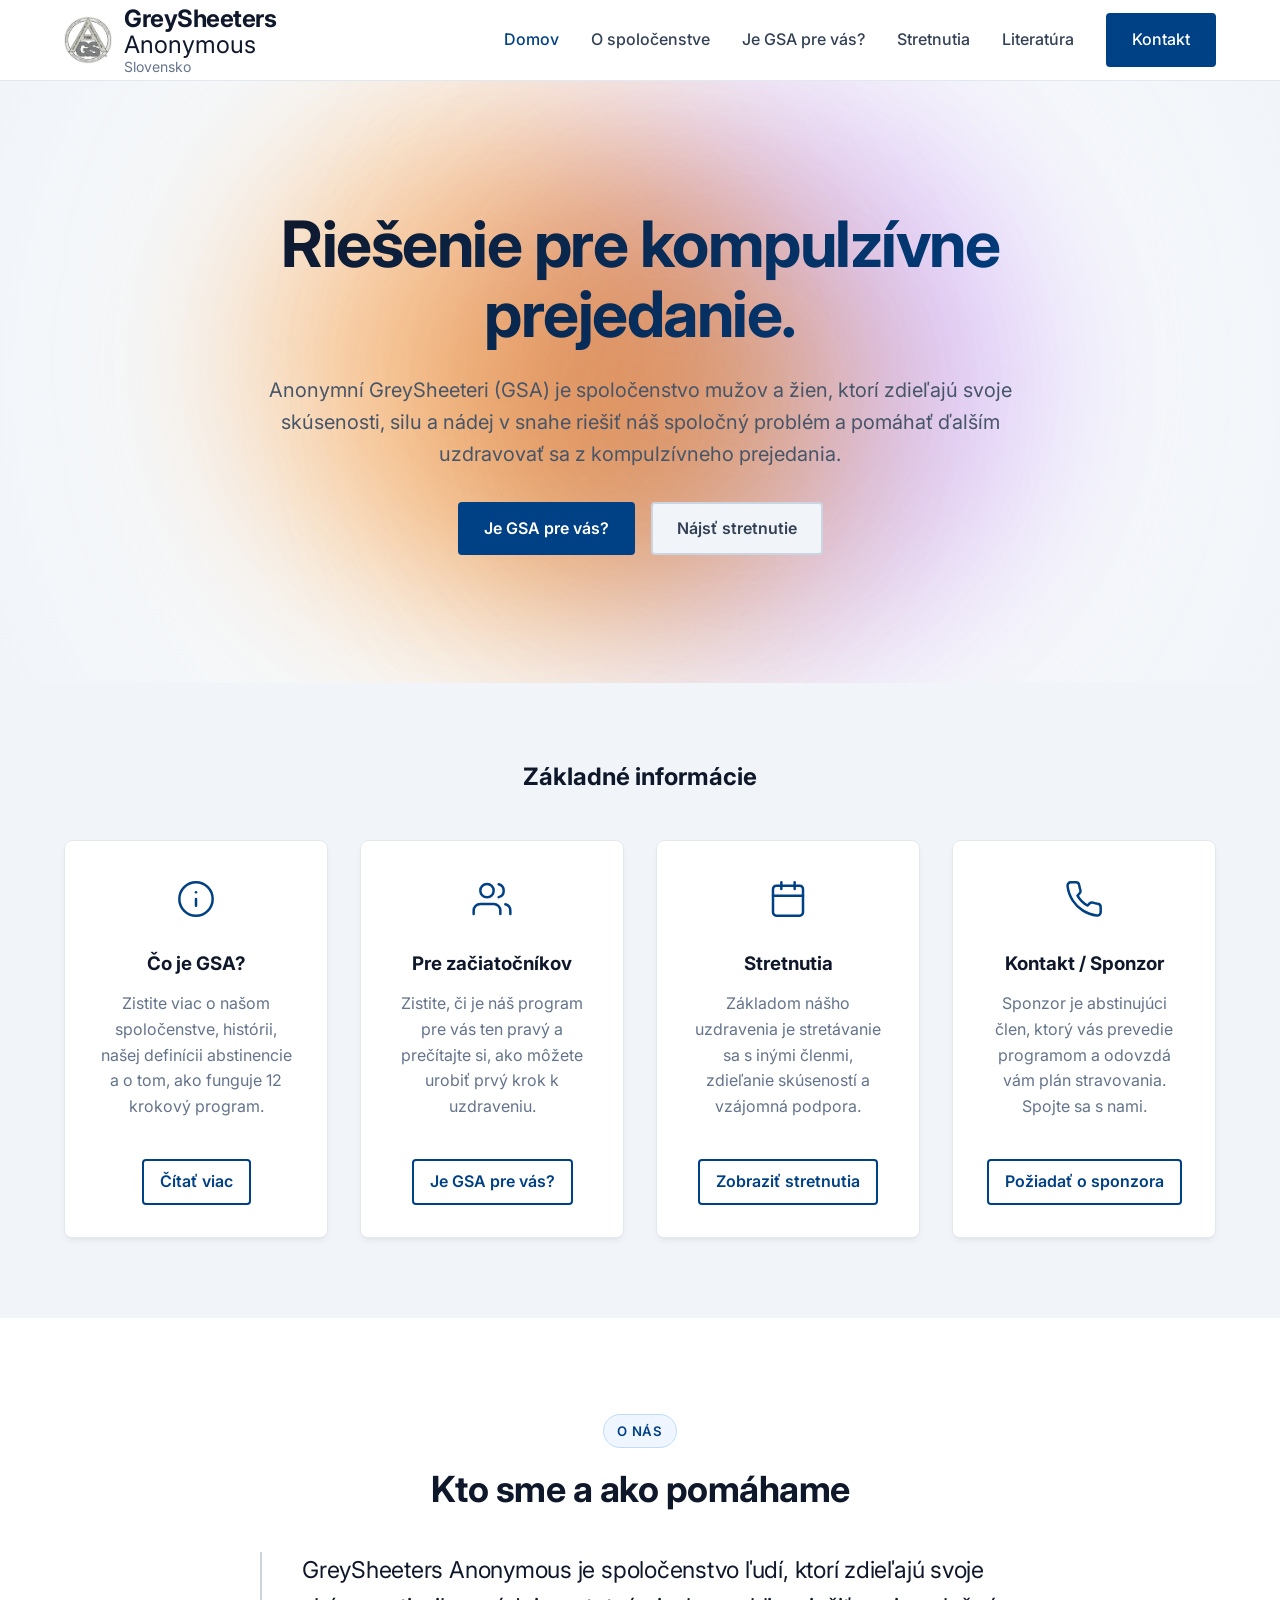
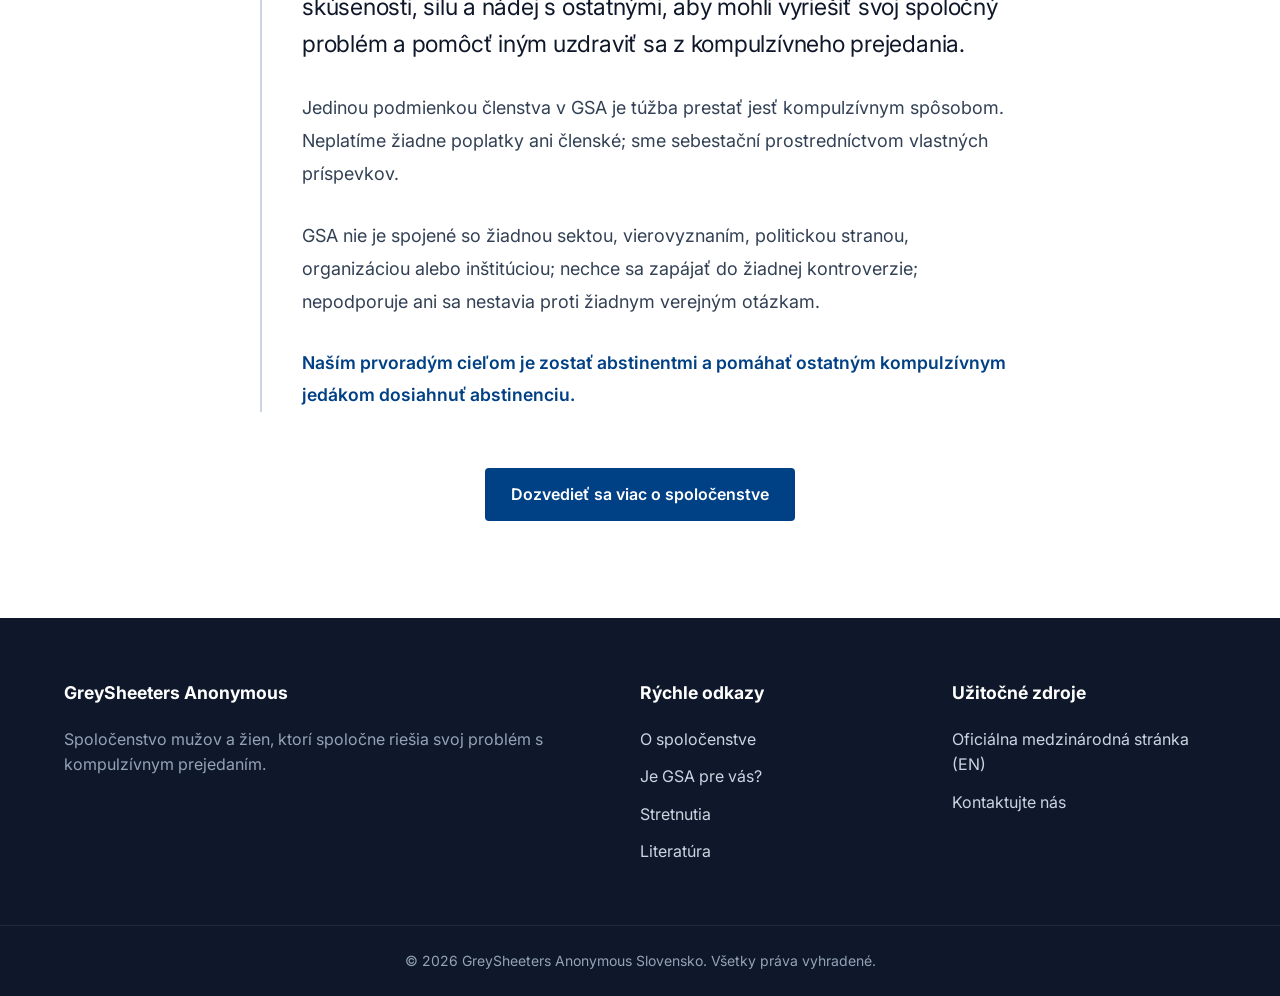
==== index.html @ 388d5970 "Initial commit" ====
<!DOCTYPE html>
<html lang="sk">

<head>
    <meta charset="UTF-8">
    <meta name="viewport" content="width=device-width, initial-scale=1.0">
    <title>GreySheeters Anonymous Slovensko</title>
    <meta name="description"
        content="Anonymní GreySheeteri (GSA) je spoločenstvo mužov a žien, ktorí zdieľajú svoje skúsenosti, silu a nádej v snahe riešiť náš spoločný problém - kompulzívne prejedanie.">

    <!-- Google Fonts: Inter -->
    <link rel="preconnect" href="https://fonts.googleapis.com">
    <link rel="preconnect" href="https://fonts.gstatic.com" crossorigin>
    <link href="https://fonts.googleapis.com/css2?family=Inter:wght@300;400;500;600;700&display=swap" rel="stylesheet">

    <!-- Favicon -->
    <link rel="icon" type="image/png" href="images/GSA_Horizontal_logo.png">

    <link rel="stylesheet" href="style.css">
</head>

<body>

    <!-- Header & Navigation -->
    <header class="header">
        <div class="container header-container">
            <a href="index.html" class="logo">
                <img src="images/images (6).jpg" alt="GreySheeters Anonymous Slovensko Logo" class="logo-img">
                <div class="logo-text">
                    <span class="logo-bold">GreySheeters</span> Anonymous
                    <span class="logo-sub">Slovensko</span>
                </div>
            </a>

            <!-- Mobile Menu Toggle -->
            <button class="mobile-menu-btn" aria-label="Otvoriť menu" id="menu-btn">
                <span></span>
                <span></span>
                <span></span>
            </button>

            <!-- Navigation Links -->
            <nav class="nav-links" id="nav-links">
                <a href="index.html" class="active">Domov</a>
                <a href="o-gsa.html">O spoločenstve</a>
                <a href="je-gsa-pre-vas.html">Je GSA pre vás?</a>
                <a href="stretnutia.html">Stretnutia</a>
                <a href="literatura.html">Literatúra</a>
                <a href="kontakt.html" class="btn-primary">Kontakt</a>
            </nav>
        </div>
    </header>

    <!-- Hero Section -->
    <section class="hero">
        <div class="hero-bg">
            <div class="blob blob-1"></div>
            <div class="blob blob-2"></div>
            <div class="blob blob-3"></div>
        </div>
        <div class="container hero-content">
            <h1 class="fade-in-up">Riešenie pre kompulzívne prejedanie.</h1>
            <p class="fade-in-up delay-100">Anonymní GreySheeteri (GSA) je spoločenstvo mužov a žien, ktorí zdieľajú svoje skúsenosti, silu a nádej v
                snahe riešiť náš spoločný problém a pomáhať ďalším uzdravovať sa z kompulzívneho prejedania.</p>
            <div class="hero-buttons fade-in-up delay-200">
                <a href="je-gsa-pre-vas.html" class="btn-primary">Je GSA pre vás?</a>
                <a href="stretnutia.html" class="btn-secondary">Nájsť stretnutie</a>
            </div>
        </div>
    </section>

    <!-- Features / Quick Links Section -->
    <section class="section features-section bg-light">
        <div class="container">
            <h2 class="text-center animate-on-scroll">Základné informácie</h2>
            <div class="features-grid">
                <!-- Feature 1 -->
                <div class="feature-card animate-on-scroll">
                    <div class="feature-icon">
                        <svg xmlns="http://www.w3.org/2000/svg" width="40" height="40" viewBox="0 0 24 24" fill="none"
                            stroke="currentColor" stroke-width="1.5" stroke-linecap="round" stroke-linejoin="round"
                            style="color: var(--primary-color);">
                            <circle cx="12" cy="12" r="10"></circle>
                            <path d="M12 16v-4"></path>
                            <path d="M12 8h.01"></path>
                        </svg>
                    </div>
                    <h3>Čo je GSA?</h3>
                    <p>Zistite viac o našom spoločenstve, histórii, našej definícii abstinencie a o tom, ako funguje
                        12 krokový program.</p>
                    <a href="o-gsa.html" class="btn-outline">Čítať viac</a>
                </div>
                <!-- Feature 2 -->
                <div class="feature-card animate-on-scroll transition-delay-100">
                    <div class="feature-icon">
                        <svg xmlns="http://www.w3.org/2000/svg" width="40" height="40" viewBox="0 0 24 24" fill="none"
                            stroke="currentColor" stroke-width="1.5" stroke-linecap="round" stroke-linejoin="round"
                            style="color: var(--primary-color);">
                            <path d="M17 21v-2a4 4 0 0 0-4-4H5a4 4 0 0 0-4 4v2"></path>
                            <circle cx="9" cy="7" r="4"></circle>
                            <path d="M23 21v-2a4 4 0 0 0-3-3.87"></path>
                            <path d="M16 3.13a4 4 0 0 1 0 7.75"></path>
                        </svg>
                    </div>
                    <h3>Pre začiatočníkov</h3>
                    <p>Zistite, či je náš program pre vás ten pravý a prečítajte si, ako môžete urobiť prvý krok k uzdraveniu.</p>
                    <a href="je-gsa-pre-vas.html" class="btn-outline">Je GSA pre vás?</a>
                </div>
                <!-- Feature 3 -->
                <div class="feature-card animate-on-scroll transition-delay-200">
                    <div class="feature-icon">
                        <svg xmlns="http://www.w3.org/2000/svg" width="40" height="40" viewBox="0 0 24 24" fill="none"
                            stroke="currentColor" stroke-width="1.5" stroke-linecap="round" stroke-linejoin="round"
                            style="color: var(--primary-color);">
                            <rect x="3" y="4" width="18" height="18" rx="2" ry="2"></rect>
                            <line x1="16" y1="2" x2="16" y2="6"></line>
                            <line x1="8" y1="2" x2="8" y2="6"></line>
                            <line x1="3" y1="10" x2="21" y2="10"></line>
                        </svg>
                    </div>
                    <h3>Stretnutia</h3>
                    <p>Základom nášho uzdravenia je stretávanie sa s inými členmi, zdieľanie skúseností a vzájomná
                        podpora.</p>
                    <a href="stretnutia.html" class="btn-outline">Zobraziť stretnutia</a>
                </div>
                <!-- Feature 4 -->
                <div class="feature-card animate-on-scroll transition-delay-300">
                    <div class="feature-icon">
                        <svg xmlns="http://www.w3.org/2000/svg" width="40" height="40" viewBox="0 0 24 24" fill="none"
                            stroke="currentColor" stroke-width="1.5" stroke-linecap="round" stroke-linejoin="round"
                            style="color: var(--primary-color);">
                            <path
                                d="M22 16.92v3a2 2 0 0 1-2.18 2 19.79 19.79 0 0 1-8.63-3.07 19.5 19.5 0 0 1-6-6 19.79 19.79 0 0 1-3.07-8.67A2 2 0 0 1 4.11 2h3a2 2 0 0 1 2 1.72 12.84 12.84 0 0 0 .7 2.81 2 2 0 0 1-.45 2.11L8.09 9.91a16 16 0 0 0 6 6l1.27-1.27a2 2 0 0 1 2.11-.45 12.84 12.84 0 0 0 2.81.7A2 2 0 0 1 22 16.92z">
                            </path>
                        </svg>
                    </div>
                    <h3>Kontakt / Sponzor</h3>
                    <p>Sponzor je abstinujúci člen, ktorý vás prevedie programom a odovzdá vám plán stravovania. Spojte
                        sa s nami.</p>
                    <a href="kontakt.html" class="btn-outline">Požiadať o sponzora</a>
                </div>
            </div>
        </div>
    </section>

    <!-- About Us Section -->
    <section class="section about-content-section" id="about-us">
        <div class="container">
            <div class="about-content-focused animate-on-scroll">
                <span class="badge">O nás</span>
                <h2>Kto sme a ako pomáhame</h2>
                <div class="preamble-quote">
                    <p>GreySheeters Anonymous je spoločenstvo ľudí, ktorí zdieľajú svoje skúsenosti, silu a nádej s
                        ostatnými, aby mohli vyriešiť svoj spoločný problém a pomôcť iným uzdraviť sa z kompulzívneho
                        prejedania.</p>
                    <p>Jedinou podmienkou členstva v GSA je túžba prestať jesť kompulzívnym spôsobom. Neplatíme žiadne
                        poplatky ani členské; sme sebestační prostredníctvom vlastných príspevkov.</p>
                    <p>GSA nie je spojené so žiadnou sektou, vierovyznaním, politickou stranou, organizáciou alebo
                        inštitúciou; nechce sa zapájať do žiadnej kontroverzie; nepodporuje ani sa nestavia proti
                        žiadnym verejným otázkam.</p>
                    <p>Naším prvoradým cieľom je zostať abstinentmi a pomáhať ostatným kompulzívnym jedákom dosiahnuť
                        abstinenciu.</p>
                </div>
                <div class="about-footer-link">
                    <a href="o-gsa.html" class="btn-primary">Dozvedieť sa viac o spoločenstve</a>
                </div>
            </div>
        </div>
    </section>

    <!-- Footer -->
    <footer class="footer">
        <div class="container footer-grid">
            <div class="footer-col">
                <h4>GreySheeters Anonymous</h4>
                <p>Spoločenstvo mužov a žien, ktorí spoločne riešia svoj problém s kompulzívnym prejedaním.</p>
            </div>
            <div class="footer-col">
                <h4>Rýchle odkazy</h4>
                <ul>
                    <li><a href="o-gsa.html">O spoločenstve</a></li>
                    <li><a href="je-gsa-pre-vas.html">Je GSA pre vás?</a></li>
                    <li><a href="stretnutia.html">Stretnutia</a></li>
                    <li><a href="literatura.html">Literatúra</a></li>
                </ul>
            </div>
            <div class="footer-col">
                <h4>Užitočné zdroje</h4>
                <ul>
                    <li><a href="https://www.greysheet.org/" target="_blank" rel="noopener">Oficiálna medzinárodná
                            stránka (EN)</a></li>
                    <li><a href="kontakt.html">Kontaktujte nás</a></li>
                </ul>
            </div>
        </div>
        <div class="footer-bottom">
            <div class="container">
                <p>&copy; <span id="year"></span> GreySheeters Anonymous Slovensko. Všetky práva vyhradené.</p>
            </div>
        </div>
    </footer>

    <script src="script.js"></script>
</body>

</html>
---- style.css ----
/* CSS Variables - Inspired by professional calm colors (Blue, Grey, White) */
:root {
    --primary-color: #004085; /* Darker Deep Blue */
    --primary-hover: #002c5c;
    --secondary-color: #f1f5f9; /* Soft Slate/Grey */
    --text-main: #334155;
    --text-light: #64748b;
    --white: #ffffff;
    --border-color: #e2e8f0;
    --alert-bg: #eff6ff;
    --alert-border: #bfdbfe;
    --alert-text: #1e3a8a;
    
    --font-family: 'Inter', sans-serif;
    --transition: all 0.3s ease;
}

* {
    margin: 0;
    padding: 0;
    box-sizing: border-box;
}

button, input, select, textarea {
    font-family: inherit;
}

body {
    font-family: var(--font-family);
    color: var(--text-main);
    line-height: 1.6;
    background-color: var(--white);
    display: flex;
    flex-direction: column;
    min-height: 100vh;
}

h1, h2, h3, h4 {
    font-weight: 700;
    color: #0f172a;
    margin-bottom: 1rem;
    line-height: 1.2;
}

a {
    text-decoration: none;
    color: var(--primary-color);
    transition: var(--transition);
}

a:hover {
    color: var(--primary-hover);
}

.container {
    width: 100%;
    max-width: 1200px;
    margin: 0 auto;
    padding: 0 1.5rem;
}

.text-center {
    text-align: center;
}

.bg-light {
    background-color: var(--secondary-color);
}

.section {
    padding: 5rem 0;
}

/* Header */
.header {
    background: var(--white);
    border-bottom: 1px solid var(--border-color);
    position: sticky;
    top: 0;
    z-index: 1000;
}

.header-container {
    display: flex;
    justify-content: space-between;
    align-items: center;
    height: 80px;
}

.logo {
    display: flex;
    flex-direction: row;
    align-items: center;
    gap: 0.75rem;
    color: #0f172a;
    line-height: 1.1;
}

.logo-img {
    height: 48px;
    width: auto;
    display: block;
    border-radius: 4px;
}

.logo-text {
    display: flex;
    flex-direction: column;
    font-size: 1.5rem;
}

.logo-bold {
    font-weight: 700;
    letter-spacing: -0.5px;
}

.logo-sub {
    font-size: 0.875rem;
    font-weight: 400;
    color: var(--text-light);
}

.nav-links {
    display: flex;
    gap: 2rem;
    align-items: center;
}

.nav-links a {
    color: var(--text-main);
    font-weight: 500;
    font-size: 1rem;
}

.nav-links a:hover, .nav-links a.active {
    color: var(--primary-color);
}

.nav-links a.btn-primary {
    color: var(--white);
}

/* Buttons */
.btn-primary {
    background-color: var(--primary-color);
    color: var(--white);
    padding: 0.75rem 1.5rem;
    border-radius: 4px;
    font-weight: 600;
    display: inline-block;
    border: 2px solid var(--primary-color);
}

.btn-primary:hover {
    background-color: var(--primary-hover);
    border-color: var(--primary-hover);
    color: var(--white);
}

.btn-secondary {
    background-color: #f1f5f9;
    color: #334155;
    padding: 0.75rem 1.5rem;
    border-radius: 4px;
    font-weight: 600;
    display: inline-block;
    border: 2px solid #cbd5e1;
}

.btn-secondary:hover {
    background-color: #e2e8f0;
    border-color: #94a3b8;
    color: #0f172a;
}

.btn-outline {
    background-color: transparent;
    color: var(--primary-color);
    padding: 0.5rem 1rem;
    border-radius: 4px;
    font-weight: 600;
    display: inline-block;
    border: 2px solid var(--primary-color);
    margin-top: 1rem;
}

.btn-outline:hover {
    background-color: var(--primary-color);
    color: var(--white);
}

/* Button Animations */
.btn-primary, .btn-secondary, .btn-outline {
    transition: transform 0.4s cubic-bezier(0.16, 1, 0.3, 1), box-shadow 0.4s cubic-bezier(0.16, 1, 0.3, 1), background-color 0.3s ease, border-color 0.3s ease, color 0.3s ease;
}

.btn-primary:hover, .btn-secondary:hover, .btn-outline:hover {
    transform: translateY(-3px);
}

.btn-primary:hover, .btn-outline:hover {
    box-shadow: 0 8px 15px -3px rgba(0, 64, 133, 0.25), 0 4px 6px -2px rgba(0, 64, 133, 0.1);
}

.btn-secondary:hover {
    box-shadow: 0 8px 15px -3px rgba(0, 0, 0, 0.08), 0 4px 6px -2px rgba(0, 0, 0, 0.04);
}

/* Hero Section */
.hero {
    position: relative;
    background-color: #faf9f6; /* Soft warm-white base */
    color: var(--text-main);
    padding: 8rem 0;
    overflow: hidden;
    text-align: center;
    display: flex;
    align-items: center;
    justify-content: center;
}

.hero-bg {
    position: absolute;
    top: 0;
    left: 0;
    width: 100%;
    height: 100%;
    overflow: hidden;
    z-index: 0;
    background: radial-gradient(circle at 50% 50%, #ffffff 0%, #f1f5f9 100%);
}

.hero-overlay {
    position: absolute;
    top: 0;
    left: 0;
    width: 100%;
    height: 100%;
    z-index: 0;
    background: linear-gradient(135deg, rgba(254, 215, 170, 0.12) 0%, rgba(233, 213, 255, 0.15) 100%);
}

.blob {
    position: absolute;
    border-radius: 50%;
    filter: blur(90px);
    opacity: 0.88;
    mix-blend-mode: multiply;
    will-change: transform, border-radius;
}

.blob-1 {
    top: 5%;
    left: 20%;
    width: 500px;
    height: 500px;
    background: rgba(254, 186, 116, 0.85); /* Rich Peach */
    animation: float-blob-1 25s infinite ease-in-out alternate;
}

.blob-2 {
    bottom: 5%;
    right: 20%;
    width: 550px;
    height: 550px;
    background: rgba(216, 180, 254, 0.90); /* Rich Lavender */
    animation: float-blob-2 32s infinite ease-in-out alternate-reverse;
    animation-delay: -4s;
}

.blob-3 {
    top: 20%;
    left: 35%;
    width: 420px;
    height: 420px;
    background: rgba(253, 230, 138, 0.95); /* Rich Amber */
    animation: float-blob-3 22s infinite ease-in-out alternate;
    animation-delay: -8s;
}

@keyframes float-blob-1 {
    0% {
        transform: translate(0, 0) scale(1) rotate(0deg);
        border-radius: 60% 40% 30% 70% / 60% 30% 70% 40%;
    }
    25% {
        transform: translate(250px, 180px) scale(1.25) rotate(120deg);
        border-radius: 40% 60% 50% 50% / 50% 40% 60% 55%;
    }
    50% {
        transform: translate(-100px, 80px) scale(0.9) rotate(240deg);
        border-radius: 70% 50% 60% 40% / 60% 70% 50% 60%;
    }
    75% {
        transform: translate(150px, -50px) scale(1.15) rotate(270deg);
        border-radius: 50% 60% 40% 60% / 40% 50% 70% 50%;
    }
    100% {
        transform: translate(0, 0) scale(1) rotate(360deg);
        border-radius: 60% 40% 30% 70% / 60% 30% 70% 40%;
    }
}

@keyframes float-blob-2 {
    0% {
        transform: translate(0, 0) scale(1) rotate(0deg);
        border-radius: 50% 60% 40% 70% / 50% 40% 60% 70%;
    }
    25% {
        transform: translate(-280px, -200px) scale(0.85) rotate(-90deg);
        border-radius: 60% 40% 50% 50% / 40% 65% 55% 45%;
    }
    50% {
        transform: translate(100px, -80px) scale(1.2) rotate(-180deg);
        border-radius: 40% 60% 70% 40% / 60% 50% 40% 70%;
    }
    75% {
        transform: translate(-120px, 120px) scale(0.95) rotate(-270deg);
        border-radius: 55% 45% 60% 40% / 50% 55% 45% 60%;
    }
    100% {
        transform: translate(0, 0) scale(1) rotate(-360deg);
        border-radius: 50% 60% 40% 70% / 50% 40% 60% 70%;
    }
}

@keyframes float-blob-3 {
    0% {
        transform: translate(0, 0) scale(1) rotate(0deg);
        border-radius: 45% 55% 65% 35% / 55% 45% 35% 65%;
    }
    25% {
        transform: translate(220px, -80px) scale(1.3) rotate(135deg);
        border-radius: 50% 50% 45% 55% / 60% 40% 50% 50%;
    }
    50% {
        transform: translate(-220px, 120px) scale(0.8) rotate(270deg);
        border-radius: 65% 35% 55% 45% / 45% 55% 65% 35%;
    }
    75% {
        transform: translate(100px, -100px) scale(1.1) rotate(405deg);
        border-radius: 40% 60% 50% 50% / 55% 45% 60% 40%;
    }
    100% {
        transform: translate(0, 0) scale(1) rotate(540deg);
        border-radius: 45% 55% 65% 35% / 55% 45% 35% 65%;
    }
}

.hero-content {
    position: relative;
    z-index: 1;
    max-width: 800px;
}

.hero h1 {
    font-size: 4rem;
    margin-bottom: 1.5rem;
    letter-spacing: -1.5px;
    line-height: 1.1;
    background: linear-gradient(135deg, #0f172a 0%, var(--primary-color) 100%);
    -webkit-background-clip: text;
    -webkit-text-fill-color: transparent;
    background-clip: text;
    color: transparent;
}

.hero p {
    font-size: 1.25rem;
    margin-bottom: 2rem;
    color: #475569;
}

.hero-buttons {
    display: flex;
    gap: 1rem;
    justify-content: center;
}

/* Preambula Section */
.preambula-grid {
    display: grid;
    grid-template-columns: 1fr 1fr;
    gap: 4rem;
    align-items: center;
}

.preambula-text p {
    margin-bottom: 1rem;
}

.text-link {
    font-weight: 600;
    display: inline-block;
    margin-top: 1rem;
}

.preambula-highlight {
    background-color: var(--secondary-color);
    padding: 2.5rem;
    border-radius: 8px;
    border-top: 4px solid var(--primary-color);
}

.alert-box {
    background-color: var(--alert-bg);
    border: 1px solid var(--alert-border);
    color: var(--alert-text);
    padding: 1rem;
    border-radius: 4px;
    margin-top: 1.5rem;
    font-size: 0.95rem;
}

/* Features */
.features-grid {
    display: grid;
    grid-template-columns: repeat(4, 1fr);
    gap: 2rem;
    margin-top: 3rem;
}

.feature-card {
    background: var(--white);
    padding: 2rem;
    border-radius: 8px;
    box-shadow: 0 4px 6px -1px rgba(0, 0, 0, 0.05), 0 2px 4px -1px rgba(0, 0, 0, 0.03);
    text-align: center;
    border: 1px solid var(--border-color);
    transition: transform 0.6s ease, box-shadow 0.6s ease, border-color 0.6s ease;
}

.feature-card:hover {
    transform: translateY(-6px) !important;
    box-shadow: 0 15px 30px -5px rgba(0, 0, 0, 0.1), 0 8px 10px -5px rgba(0, 0, 0, 0.05);
    border-color: #cbd5e1;
    transition: transform 0.4s cubic-bezier(0.16, 1, 0.3, 1), box-shadow 0.4s cubic-bezier(0.16, 1, 0.3, 1), border-color 0.4s ease;
}

.feature-icon {
    font-size: 2.5rem;
    margin-bottom: 1rem;
}

.feature-card p {
    color: var(--text-light);
    margin-bottom: 1.5rem;
    min-height: 80px;
}

/* Footer */
.footer {
    background-color: #0f172a;
    color: #94a3b8;
    padding-top: 4rem;
    margin-top: auto;
}

.footer-grid {
    display: grid;
    grid-template-columns: 2fr 1fr 1fr;
    gap: 3rem;
    margin-bottom: 3rem;
}

.footer-col h4 {
    color: var(--white);
    font-size: 1.1rem;
    margin-bottom: 1.5rem;
}

.footer-col ul {
    list-style: none;
}

.footer-col ul li {
    margin-bottom: 0.75rem;
}

.footer-col ul li a {
    color: #cbd5e1;
}

.footer-col ul li a:hover {
    color: var(--white);
}

.footer-bottom {
    border-top: 1px solid #1e293b;
    padding: 1.5rem 0;
    text-align: center;
    font-size: 0.875rem;
}

/* Mobile Menu Button */
.mobile-menu-btn {
    display: none;
    background: none;
    border: none;
    cursor: pointer;
    padding: 0.5rem;
}

.mobile-menu-btn span {
    display: block;
    width: 25px;
    height: 2px;
    background-color: var(--text-main);
    margin: 5px 0;
    transition: var(--transition);
}

/* About Us Section Styles */
.about-content-section {
    background-color: var(--white);
    padding: 6rem 0;
}

.about-content-focused {
    max-width: 800px;
    margin: 0 auto;
    text-align: center;
}

.about-content-focused h2 {
    font-size: 2.25rem;
    color: #0f172a;
    margin-bottom: 2.5rem;
    letter-spacing: -0.5px;
}

.preamble-quote {
    padding: 0 0 0 2.5rem;
    border-left: 2px solid #cbd5e1;
    text-align: left;
    margin-bottom: 3.5rem;
    position: relative;
    max-width: 760px;
    margin-left: auto;
    margin-right: auto;
}

.preamble-quote p {
    color: var(--text-main);
    font-size: 1.125rem;
    line-height: 1.85;
    margin-bottom: 1.75rem;
}

.preamble-quote p:first-of-type {
    font-size: 1.45rem;
    font-weight: 400;
    color: #0f172a;
    line-height: 1.6;
    letter-spacing: -0.01em;
}

.preamble-quote p:last-child {
    margin-bottom: 0;
    font-weight: 600;
    font-size: 1.1rem;
    color: var(--primary-color);
    margin-top: 1rem;
}

.about-footer-link {
    margin-top: 2rem;
}

.badge {
    display: inline-block;
    padding: 0.35rem 0.85rem;
    background-color: var(--alert-bg);
    color: var(--primary-color);
    font-size: 0.825rem;
    font-weight: 600;
    border-radius: 50px;
    margin-bottom: 1.25rem;
    text-transform: uppercase;
    letter-spacing: 0.05em;
    border: 1px solid var(--alert-border);
}

/* Responsive */
@media (max-width: 992px) {
    .features-grid {
        grid-template-columns: repeat(2, 1fr);
    }
    
    .preamble-quote {
        padding: 2rem;
    }
}

@media (max-width: 768px) {
    .nav-links {
        display: none;
        position: absolute;
        top: 80px;
        left: 0;
        width: 100%;
        background-color: var(--white);
        flex-direction: column;
        padding: 2rem;
        gap: 1.5rem;
        box-shadow: 0 4px 6px -1px rgba(0,0,0,0.1);
        text-align: center;
    }
    
    .nav-links.show {
        display: flex;
    }
    
    .mobile-menu-btn {
        display: block;
    }
    
    .hero {
        padding: 4rem 0;
    }
    
    .hero h1 {
        font-size: 2.75rem;
    }
    
    .hero-buttons {
        flex-direction: column;
    }
    
    .features-grid {
        grid-template-columns: 1fr;
    }
    
    .footer-grid {
        grid-template-columns: 1fr;
        gap: 2rem;
    }
}

/* Modal & Form Styles */
.modal-overlay {
    position: fixed;
    top: 0;
    left: 0;
    width: 100%;
    height: 100%;
    background-color: rgba(15, 23, 42, 0.6);
    backdrop-filter: blur(4px);
    display: flex;
    justify-content: center;
    align-items: center;
    z-index: 2000;
    opacity: 0;
    pointer-events: none;
    transition: opacity 0.3s ease;
}

.modal-overlay.open {
    opacity: 1;
    pointer-events: auto;
}

.modal-container {
    background-color: var(--white);
    width: 90%;
    max-width: 550px;
    border-radius: 16px;
    padding: 2.5rem;
    position: relative;
    box-shadow: 0 25px 50px -12px rgba(0, 0, 0, 0.25);
    transform: translateY(30px);
    transition: transform 0.3s cubic-bezier(0.34, 1.56, 0.64, 1);
    max-height: 90vh;
    overflow-y: auto;
}

.modal-overlay.open .modal-container {
    transform: translateY(0);
}

.modal-close-btn {
    position: absolute;
    top: 1.25rem;
    right: 1.25rem;
    background: none;
    border: none;
    color: var(--text-light);
    cursor: pointer;
    padding: 0.5rem;
    border-radius: 50%;
    display: flex;
    align-items: center;
    justify-content: center;
    transition: var(--transition);
}

.modal-close-btn:hover {
    background-color: var(--secondary-color);
    color: var(--text-main);
}

.modal-header {
    margin-bottom: 1.5rem;
    padding-right: 2rem;
}

.modal-header h2 {
    font-size: 1.75rem;
    margin-bottom: 0.5rem;
    color: #0f172a;
}

.modal-header p {
    font-size: 0.95rem;
    color: var(--text-light);
}

/* Form Styling */
.contact-form {
    display: flex;
    flex-direction: column;
    gap: 1.25rem;
}

.form-group {
    display: flex;
    flex-direction: column;
    gap: 0.5rem;
}

.form-group label {
    font-size: 0.875rem;
    font-weight: 600;
    color: #334155;
}

.form-control {
    width: 100%;
    padding: 0.75rem 1rem;
    border: 1px solid var(--border-color);
    border-radius: 8px;
    font-family: var(--font-family);
    font-size: 0.95rem;
    color: var(--text-main);
    transition: border-color 0.2s ease, background-color 0.2s ease, box-shadow 0.2s ease;
    background-color: #f8fafc;
}

.form-control:focus {
    outline: none;
    border-color: var(--primary-color);
    background-color: var(--white);
    box-shadow: 0 0 0 3px rgba(0, 86, 179, 0.15);
}

textarea.form-control {
    resize: vertical;
    min-height: 120px;
}

/* Checkbox Style */
.checkbox-group {
    display: flex;
    align-items: flex-start;
    gap: 0.75rem;
    cursor: pointer;
    margin-top: 0.25rem;
}

.checkbox-group input[type="checkbox"] {
    width: 18px;
    height: 18px;
    margin-top: 0.2rem;
    cursor: pointer;
    accent-color: var(--primary-color);
}

.checkbox-label {
    font-size: 0.9rem;
    color: var(--text-main);
    line-height: 1.4;
    user-select: none;
}

.checkbox-label strong {
    color: #0f172a;
}

/* Loading/Submit styles */
.form-submit-btn {
    width: 100%;
    margin-top: 0.5rem;
    display: flex;
    justify-content: center;
    align-items: center;
    gap: 0.5rem;
    cursor: pointer;
}

.form-submit-btn:disabled {
    background-color: #94a3b8;
    border-color: #94a3b8;
    cursor: not-allowed;
}

.spinner {
    display: none;
    width: 20px;
    height: 20px;
    border: 3px solid rgba(255, 255, 255, 0.3);
    border-radius: 50%;
    border-top-color: var(--white);
    animation: spin 1s ease-in-out infinite;
}

@keyframes spin {
    to { transform: rotate(360deg); }
}

/* Success Card */
.form-success-container {
    display: none;
    text-align: center;
    padding: 1.5rem 0;
    flex-direction: column;
    align-items: center;
    animation: fadeIn 0.4s ease forwards;
}

.success-icon-wrapper {
    width: 80px;
    height: 80px;
    background-color: #ecfdf5;
    border-radius: 50%;
    display: flex;
    align-items: center;
    justify-content: center;
    color: #10b981;
    margin-bottom: 1.5rem;
    border: 2px solid #a7f3d0;
    animation: scaleIn 0.5s cubic-bezier(0.34, 1.56, 0.64, 1) forwards;
}

.success-message h3 {
    font-size: 1.5rem;
    color: #065f46;
    margin-bottom: 0.75rem;
}

.success-message p {
    font-size: 1rem;
    color: #047857;
    margin-bottom: 2rem;
    line-height: 1.6;
}

@keyframes fadeIn {
    from { opacity: 0; }
    to { opacity: 1; }
}

@keyframes scaleIn {
    from { transform: scale(0.6); opacity: 0; }
    to { transform: scale(1); opacity: 1; }
}

/* Load-in Animations */
@keyframes fadeInUp {
    from {
        opacity: 0;
        transform: translateY(20px);
    }
    to {
        opacity: 1;
        transform: translateY(0);
    }
}

.fade-in-up {
    animation: fadeInUp 0.8s cubic-bezier(0.16, 1, 0.3, 1) forwards;
    opacity: 0;
}

.delay-100 { animation-delay: 100ms; }
.delay-200 { animation-delay: 200ms; }
.delay-300 { animation-delay: 300ms; }
.delay-400 { animation-delay: 400ms; }

/* Scroll Animations */
.animate-on-scroll {
    opacity: 0;
    transform: translateY(30px);
    transition: opacity 0.8s cubic-bezier(0.16, 1, 0.3, 1), transform 0.8s cubic-bezier(0.16, 1, 0.3, 1);
    will-change: opacity, transform;
}

.animate-on-scroll.is-visible {
    opacity: 1;
    transform: translateY(0);
}

.transition-delay-100 { transition-delay: 100ms; }
.transition-delay-200 { transition-delay: 200ms; }
.transition-delay-300 { transition-delay: 300ms; }
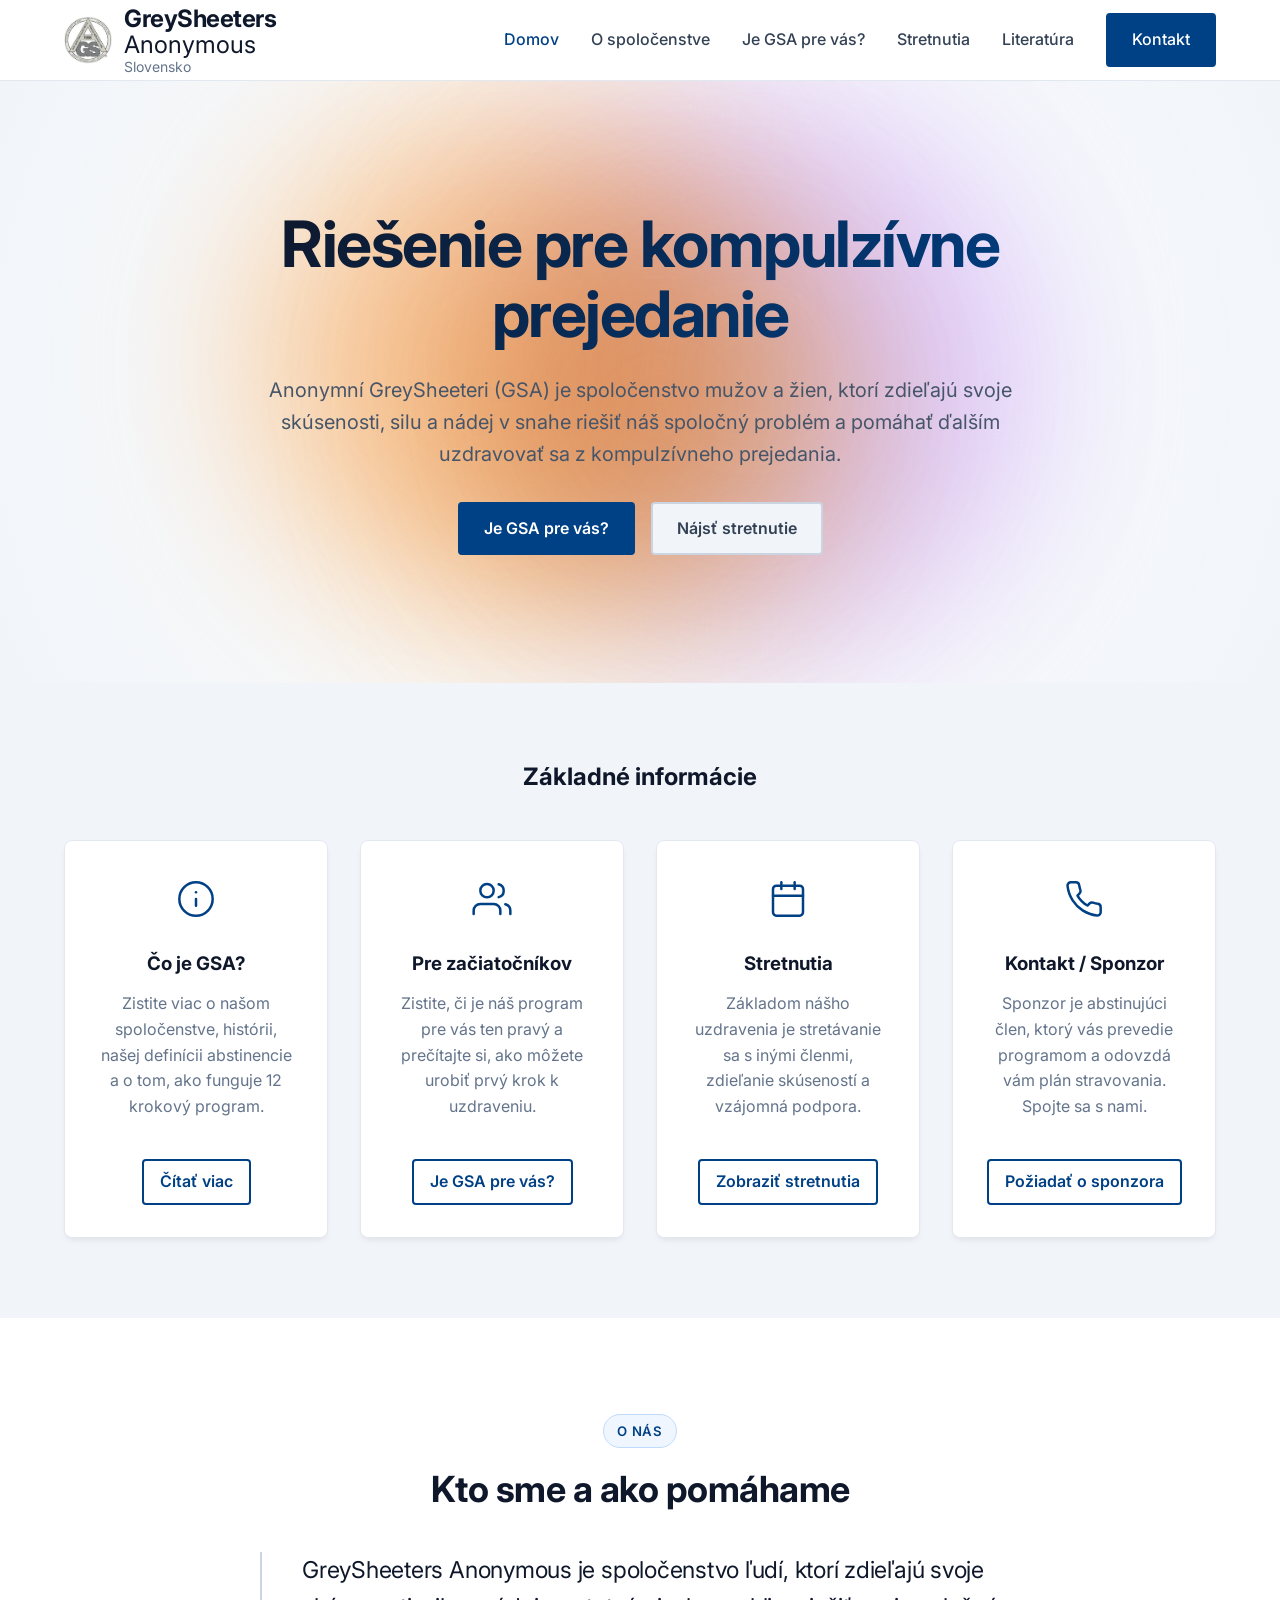
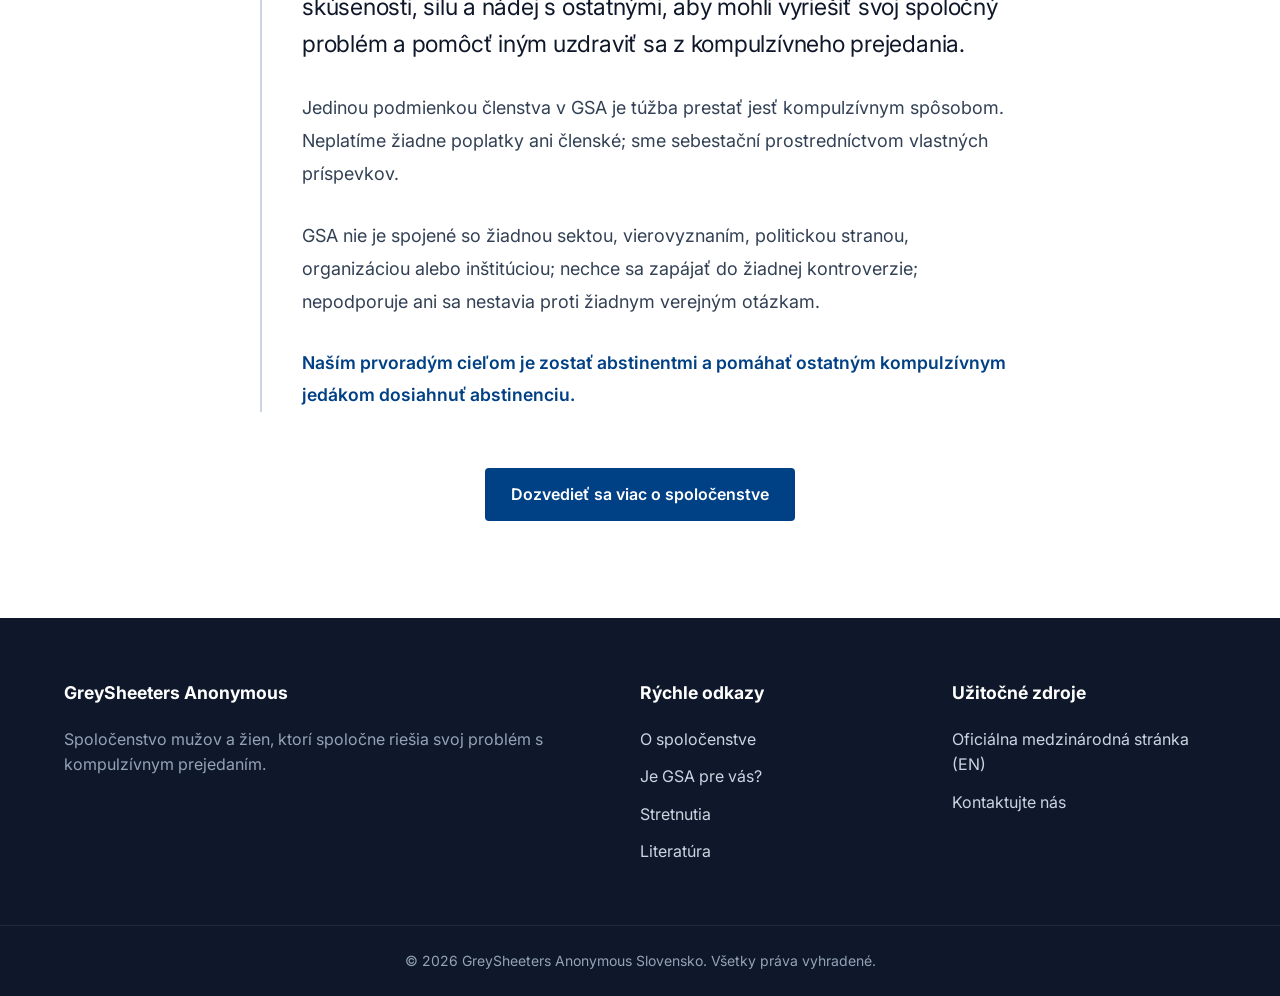
==== commit e58dce84: "CMS Update: Modified index.html" ====
--- a/index.html
+++ b/index.html
@@ -1,17 +1,14 @@
 <!DOCTYPE html>
-<html lang="sk">
-
-<head>
+<html lang="sk"><head>
     <meta charset="UTF-8">
     <meta name="viewport" content="width=device-width, initial-scale=1.0">
     <title>GreySheeters Anonymous Slovensko</title>
-    <meta name="description"
-        content="Anonymní GreySheeteri (GSA) je spoločenstvo mužov a žien, ktorí zdieľajú svoje skúsenosti, silu a nádej v snahe riešiť náš spoločný problém - kompulzívne prejedanie.">
+    <meta name="description" content="Anonymní GreySheeteri (GSA) je spoločenstvo mužov a žien, ktorí zdieľajú svoje skúsenosti, silu a nádej v snahe riešiť náš spoločný problém - kompulzívne prejedanie.">
 
     <!-- Google Fonts: Inter -->
     <link rel="preconnect" href="https://fonts.googleapis.com">
-    <link rel="preconnect" href="https://fonts.gstatic.com" crossorigin>
-    <link href="https://fonts.googleapis.com/css2?family=Inter:wght@300;400;500;600;700&display=swap" rel="stylesheet">
+    <link rel="preconnect" href="https://fonts.gstatic.com" crossorigin="">
+    <link href="https://fonts.googleapis.com/css2?family=Inter:wght@300;400;500;600;700&amp;display=swap" rel="stylesheet">
 
     <!-- Favicon -->
     <link rel="icon" type="image/png" href="images/GSA_Horizontal_logo.png">
@@ -27,8 +24,8 @@
             <a href="index.html" class="logo">
                 <img src="images/images (6).jpg" alt="GreySheeters Anonymous Slovensko Logo" class="logo-img">
                 <div class="logo-text">
-                    <span class="logo-bold">GreySheeters</span> Anonymous
-                    <span class="logo-sub">Slovensko</span>
+                    <span class="logo-bold" data-cms-id="global_logo_1">GreySheeters</span> <span data-cms-id="global_logo_2">Anonymous</span>
+                    <span class="logo-sub" data-cms-id="global_logo_3">Slovensko</span>
                 </div>
             </a>
 
@@ -41,12 +38,12 @@
 
             <!-- Navigation Links -->
             <nav class="nav-links" id="nav-links">
-                <a href="index.html" class="active">Domov</a>
-                <a href="o-gsa.html">O spoločenstve</a>
-                <a href="je-gsa-pre-vas.html">Je GSA pre vás?</a>
-                <a href="stretnutia.html">Stretnutia</a>
-                <a href="literatura.html">Literatúra</a>
-                <a href="kontakt.html" class="btn-primary">Kontakt</a>
+                <a href="index.html" class="active" data-cms-id="nav_1">Domov</a>
+                <a href="o-gsa.html" data-cms-id="nav_2">O spoločenstve</a>
+                <a href="je-gsa-pre-vas.html" data-cms-id="nav_3">Je GSA pre vás?</a>
+                <a href="stretnutia.html" data-cms-id="nav_4">Stretnutia</a>
+                <a href="literatura.html" data-cms-id="nav_5">Literatúra</a>
+                <a href="kontakt.html" class="btn-primary" data-cms-id="nav_6">Kontakt</a>
             </nav>
         </div>
     </header>
@@ -59,12 +56,12 @@
             <div class="blob blob-3"></div>
         </div>
         <div class="container hero-content">
-            <h1 class="fade-in-up">Riešenie pre kompulzívne prejedanie.</h1>
-            <p class="fade-in-up delay-100">Anonymní GreySheeteri (GSA) je spoločenstvo mužov a žien, ktorí zdieľajú svoje skúsenosti, silu a nádej v
+            <h1 class="fade-in-up" data-cms-id="home_hero_title">Riešenie pre kompulzívne prejedanie</h1>
+            <p class="fade-in-up delay-100" data-cms-id="home_hero_desc">Anonymní GreySheeteri (GSA) je spoločenstvo mužov a žien, ktorí zdieľajú svoje skúsenosti, silu a nádej v
                 snahe riešiť náš spoločný problém a pomáhať ďalším uzdravovať sa z kompulzívneho prejedania.</p>
             <div class="hero-buttons fade-in-up delay-200">
-                <a href="je-gsa-pre-vas.html" class="btn-primary">Je GSA pre vás?</a>
-                <a href="stretnutia.html" class="btn-secondary">Nájsť stretnutie</a>
+                <a href="je-gsa-pre-vas.html" class="btn-primary" data-cms-id="home_hero_btn1">Je GSA pre vás?</a>
+                <a href="stretnutia.html" class="btn-secondary" data-cms-id="home_hero_btn2">Nájsť stretnutie</a>
             </div>
         </div>
     </section>
@@ -72,72 +69,63 @@
     <!-- Features / Quick Links Section -->
     <section class="section features-section bg-light">
         <div class="container">
-            <h2 class="text-center animate-on-scroll">Základné informácie</h2>
+            <h2 class="text-center animate-on-scroll" data-cms-id="home_features_main_title">Základné informácie</h2>
             <div class="features-grid">
                 <!-- Feature 1 -->
                 <div class="feature-card animate-on-scroll">
                     <div class="feature-icon">
-                        <svg xmlns="http://www.w3.org/2000/svg" width="40" height="40" viewBox="0 0 24 24" fill="none"
-                            stroke="currentColor" stroke-width="1.5" stroke-linecap="round" stroke-linejoin="round"
-                            style="color: var(--primary-color);">
+                        <svg xmlns="http://www.w3.org/2000/svg" width="40" height="40" viewBox="0 0 24 24" fill="none" stroke="currentColor" stroke-width="1.5" stroke-linecap="round" stroke-linejoin="round" style="color: var(--primary-color);">
                             <circle cx="12" cy="12" r="10"></circle>
                             <path d="M12 16v-4"></path>
                             <path d="M12 8h.01"></path>
                         </svg>
                     </div>
-                    <h3>Čo je GSA?</h3>
-                    <p>Zistite viac o našom spoločenstve, histórii, našej definícii abstinencie a o tom, ako funguje
+                    <h3 data-cms-id="home_feature1_title">Čo je GSA?</h3>
+                    <p data-cms-id="home_feature1_desc">Zistite viac o našom spoločenstve, histórii, našej definícii abstinencie a o tom, ako funguje
                         12 krokový program.</p>
-                    <a href="o-gsa.html" class="btn-outline">Čítať viac</a>
+                    <a href="o-gsa.html" class="btn-outline" data-cms-id="home_feat1_btn">Čítať viac</a>
                 </div>
                 <!-- Feature 2 -->
                 <div class="feature-card animate-on-scroll transition-delay-100">
                     <div class="feature-icon">
-                        <svg xmlns="http://www.w3.org/2000/svg" width="40" height="40" viewBox="0 0 24 24" fill="none"
-                            stroke="currentColor" stroke-width="1.5" stroke-linecap="round" stroke-linejoin="round"
-                            style="color: var(--primary-color);">
+                        <svg xmlns="http://www.w3.org/2000/svg" width="40" height="40" viewBox="0 0 24 24" fill="none" stroke="currentColor" stroke-width="1.5" stroke-linecap="round" stroke-linejoin="round" style="color: var(--primary-color);">
                             <path d="M17 21v-2a4 4 0 0 0-4-4H5a4 4 0 0 0-4 4v2"></path>
                             <circle cx="9" cy="7" r="4"></circle>
                             <path d="M23 21v-2a4 4 0 0 0-3-3.87"></path>
                             <path d="M16 3.13a4 4 0 0 1 0 7.75"></path>
                         </svg>
                     </div>
-                    <h3>Pre začiatočníkov</h3>
-                    <p>Zistite, či je náš program pre vás ten pravý a prečítajte si, ako môžete urobiť prvý krok k uzdraveniu.</p>
-                    <a href="je-gsa-pre-vas.html" class="btn-outline">Je GSA pre vás?</a>
+                    <h3 data-cms-id="home_feature2_title">Pre začiatočníkov</h3>
+                    <p data-cms-id="home_feature2_desc">Zistite, či je náš program pre vás ten pravý a prečítajte si, ako môžete urobiť prvý krok k uzdraveniu.</p>
+                    <a href="je-gsa-pre-vas.html" class="btn-outline" data-cms-id="home_feat2_btn">Je GSA pre vás?</a>
                 </div>
                 <!-- Feature 3 -->
                 <div class="feature-card animate-on-scroll transition-delay-200">
                     <div class="feature-icon">
-                        <svg xmlns="http://www.w3.org/2000/svg" width="40" height="40" viewBox="0 0 24 24" fill="none"
-                            stroke="currentColor" stroke-width="1.5" stroke-linecap="round" stroke-linejoin="round"
-                            style="color: var(--primary-color);">
+                        <svg xmlns="http://www.w3.org/2000/svg" width="40" height="40" viewBox="0 0 24 24" fill="none" stroke="currentColor" stroke-width="1.5" stroke-linecap="round" stroke-linejoin="round" style="color: var(--primary-color);">
                             <rect x="3" y="4" width="18" height="18" rx="2" ry="2"></rect>
                             <line x1="16" y1="2" x2="16" y2="6"></line>
                             <line x1="8" y1="2" x2="8" y2="6"></line>
                             <line x1="3" y1="10" x2="21" y2="10"></line>
                         </svg>
                     </div>
-                    <h3>Stretnutia</h3>
-                    <p>Základom nášho uzdravenia je stretávanie sa s inými členmi, zdieľanie skúseností a vzájomná
+                    <h3 data-cms-id="home_feature3_title">Stretnutia</h3>
+                    <p data-cms-id="home_feature3_desc">Základom nášho uzdravenia je stretávanie sa s inými členmi, zdieľanie skúseností a vzájomná
                         podpora.</p>
-                    <a href="stretnutia.html" class="btn-outline">Zobraziť stretnutia</a>
+                    <a href="stretnutia.html" class="btn-outline" data-cms-id="home_feat3_btn">Zobraziť stretnutia</a>
                 </div>
                 <!-- Feature 4 -->
                 <div class="feature-card animate-on-scroll transition-delay-300">
                     <div class="feature-icon">
-                        <svg xmlns="http://www.w3.org/2000/svg" width="40" height="40" viewBox="0 0 24 24" fill="none"
-                            stroke="currentColor" stroke-width="1.5" stroke-linecap="round" stroke-linejoin="round"
-                            style="color: var(--primary-color);">
-                            <path
-                                d="M22 16.92v3a2 2 0 0 1-2.18 2 19.79 19.79 0 0 1-8.63-3.07 19.5 19.5 0 0 1-6-6 19.79 19.79 0 0 1-3.07-8.67A2 2 0 0 1 4.11 2h3a2 2 0 0 1 2 1.72 12.84 12.84 0 0 0 .7 2.81 2 2 0 0 1-.45 2.11L8.09 9.91a16 16 0 0 0 6 6l1.27-1.27a2 2 0 0 1 2.11-.45 12.84 12.84 0 0 0 2.81.7A2 2 0 0 1 22 16.92z">
+                        <svg xmlns="http://www.w3.org/2000/svg" width="40" height="40" viewBox="0 0 24 24" fill="none" stroke="currentColor" stroke-width="1.5" stroke-linecap="round" stroke-linejoin="round" style="color: var(--primary-color);">
+                            <path d="M22 16.92v3a2 2 0 0 1-2.18 2 19.79 19.79 0 0 1-8.63-3.07 19.5 19.5 0 0 1-6-6 19.79 19.79 0 0 1-3.07-8.67A2 2 0 0 1 4.11 2h3a2 2 0 0 1 2 1.72 12.84 12.84 0 0 0 .7 2.81 2 2 0 0 1-.45 2.11L8.09 9.91a16 16 0 0 0 6 6l1.27-1.27a2 2 0 0 1 2.11-.45 12.84 12.84 0 0 0 2.81.7A2 2 0 0 1 22 16.92z">
                             </path>
                         </svg>
                     </div>
-                    <h3>Kontakt / Sponzor</h3>
-                    <p>Sponzor je abstinujúci člen, ktorý vás prevedie programom a odovzdá vám plán stravovania. Spojte
+                    <h3 data-cms-id="home_feature4_title">Kontakt / Sponzor</h3>
+                    <p data-cms-id="home_feature4_desc">Sponzor je abstinujúci člen, ktorý vás prevedie programom a odovzdá vám plán stravovania. Spojte
                         sa s nami.</p>
-                    <a href="kontakt.html" class="btn-outline">Požiadať o sponzora</a>
+                    <a href="kontakt.html" class="btn-outline" data-cms-id="home_feat4_btn">Požiadať o sponzora</a>
                 </div>
             </div>
         </div>
@@ -147,22 +135,22 @@
     <section class="section about-content-section" id="about-us">
         <div class="container">
             <div class="about-content-focused animate-on-scroll">
-                <span class="badge">O nás</span>
-                <h2>Kto sme a ako pomáhame</h2>
+                <span class="badge" data-cms-id="home_about_badge">O nás</span>
+                <h2 data-cms-id="home_about_title">Kto sme a ako pomáhame</h2>
                 <div class="preamble-quote">
-                    <p>GreySheeters Anonymous je spoločenstvo ľudí, ktorí zdieľajú svoje skúsenosti, silu a nádej s
+                    <p data-cms-id="home_about_p1">GreySheeters Anonymous je spoločenstvo ľudí, ktorí zdieľajú svoje skúsenosti, silu a nádej s
                         ostatnými, aby mohli vyriešiť svoj spoločný problém a pomôcť iným uzdraviť sa z kompulzívneho
                         prejedania.</p>
-                    <p>Jedinou podmienkou členstva v GSA je túžba prestať jesť kompulzívnym spôsobom. Neplatíme žiadne
+                    <p data-cms-id="home_about_p2">Jedinou podmienkou členstva v GSA je túžba prestať jesť kompulzívnym spôsobom. Neplatíme žiadne
                         poplatky ani členské; sme sebestační prostredníctvom vlastných príspevkov.</p>
-                    <p>GSA nie je spojené so žiadnou sektou, vierovyznaním, politickou stranou, organizáciou alebo
+                    <p data-cms-id="home_about_p3">GSA nie je spojené so žiadnou sektou, vierovyznaním, politickou stranou, organizáciou alebo
                         inštitúciou; nechce sa zapájať do žiadnej kontroverzie; nepodporuje ani sa nestavia proti
                         žiadnym verejným otázkam.</p>
-                    <p>Naším prvoradým cieľom je zostať abstinentmi a pomáhať ostatným kompulzívnym jedákom dosiahnuť
+                    <p data-cms-id="home_about_p4">Naším prvoradým cieľom je zostať abstinentmi a pomáhať ostatným kompulzívnym jedákom dosiahnuť
                         abstinenciu.</p>
                 </div>
                 <div class="about-footer-link">
-                    <a href="o-gsa.html" class="btn-primary">Dozvedieť sa viac o spoločenstve</a>
+                    <a href="o-gsa.html" class="btn-primary" data-cms-id="home_about_btn">Dozvedieť sa viac o spoločenstve</a>
                 </div>
             </div>
         </div>
@@ -172,35 +160,36 @@
     <footer class="footer">
         <div class="container footer-grid">
             <div class="footer-col">
-                <h4>GreySheeters Anonymous</h4>
-                <p>Spoločenstvo mužov a žien, ktorí spoločne riešia svoj problém s kompulzívnym prejedaním.</p>
+                <h4 data-cms-id="footer_col1_title">GreySheeters Anonymous</h4>
+                <p data-cms-id="footer_col1_desc">Spoločenstvo mužov a žien, ktorí spoločne riešia svoj problém s kompulzívnym prejedaním.</p>
             </div>
             <div class="footer-col">
-                <h4>Rýchle odkazy</h4>
+                <h4 data-cms-id="footer_col2_title">Rýchle odkazy</h4>
                 <ul>
-                    <li><a href="o-gsa.html">O spoločenstve</a></li>
-                    <li><a href="je-gsa-pre-vas.html">Je GSA pre vás?</a></li>
-                    <li><a href="stretnutia.html">Stretnutia</a></li>
-                    <li><a href="literatura.html">Literatúra</a></li>
+                    <li><a href="o-gsa.html" data-cms-id="footer_link1">O spoločenstve</a></li>
+                    <li><a href="je-gsa-pre-vas.html" data-cms-id="footer_link2">Je GSA pre vás?</a></li>
+                    <li><a href="stretnutia.html" data-cms-id="footer_link3">Stretnutia</a></li>
+                    <li><a href="literatura.html" data-cms-id="footer_link4">Literatúra</a></li>
                 </ul>
             </div>
             <div class="footer-col">
-                <h4>Užitočné zdroje</h4>
+                <h4 data-cms-id="footer_col3_title">Užitočné zdroje</h4>
                 <ul>
-                    <li><a href="https://www.greysheet.org/" target="_blank" rel="noopener">Oficiálna medzinárodná
+                    <li><a href="https://www.greysheet.org/" target="_blank" rel="noopener" data-cms-id="footer_link5">Oficiálna medzinárodná
                             stránka (EN)</a></li>
-                    <li><a href="kontakt.html">Kontaktujte nás</a></li>
+                    <li><a href="kontakt.html" data-cms-id="footer_link6">Kontaktujte nás</a></li>
                 </ul>
             </div>
         </div>
         <div class="footer-bottom">
             <div class="container">
-                <p>&copy; <span id="year"></span> GreySheeters Anonymous Slovensko. Všetky práva vyhradené.</p>
+                <p>© <span id="year"></span> <span data-cms-id="footer_copyright">GreySheeters Anonymous Slovensko. Všetky práva vyhradené.</span></p>
             </div>
         </div>
     </footer>
 
     <script src="script.js"></script>
-</body>
+    <script src="cms.js"></script>
 
-</html>+
+</body></html>
--- a/style.css
+++ b/style.css
@@ -902,3 +902,82 @@
 .transition-delay-100 { transition-delay: 100ms; }
 .transition-delay-200 { transition-delay: 200ms; }
 .transition-delay-300 { transition-delay: 300ms; }
+
+/* ==========================================================================
+   CMS In-Browser Editor Styles
+   ========================================================================== */
+
+#cms-toolbar {
+    position: fixed;
+    bottom: 20px;
+    left: 50%;
+    transform: translateX(-50%);
+    background: #111827;
+    color: white;
+    padding: 12px 24px;
+    border-radius: 50px;
+    box-shadow: 0 10px 25px rgba(0,0,0,0.2);
+    z-index: 999999;
+    font-family: 'Inter', sans-serif;
+    display: flex;
+    align-items: center;
+    gap: 16px;
+    animation: cmsSlideUp 0.3s cubic-bezier(0.16, 1, 0.3, 1);
+}
+
+.cms-toolbar-inner {
+    display: flex;
+    align-items: center;
+    gap: 16px;
+}
+
+.cms-toolbar-inner span {
+    font-weight: 600;
+    font-size: 0.9rem;
+    opacity: 0.9;
+}
+
+#cms-toolbar button {
+    background: var(--primary-color, #0ea5e9);
+    color: white;
+    border: none;
+    padding: 8px 16px;
+    border-radius: 30px;
+    cursor: pointer;
+    font-weight: 600;
+    font-size: 0.9rem;
+    transition: all 0.2s ease;
+}
+
+#cms-toolbar button:hover {
+    filter: brightness(1.1);
+    transform: translateY(-1px);
+}
+
+#cms-toolbar #cms-cancel-btn {
+    background: transparent;
+    border: 1px solid rgba(255,255,255,0.3);
+}
+
+#cms-toolbar #cms-cancel-btn:hover {
+    background: rgba(255,255,255,0.1);
+}
+
+/* Outline for editable elements */
+.cms-editable {
+    outline: 2px dashed rgba(14, 165, 233, 0.5);
+    outline-offset: 4px;
+    border-radius: 4px;
+    transition: outline-color 0.2s ease, background-color 0.2s ease;
+}
+
+.cms-editable:hover, .cms-editable:focus {
+    outline: 2px solid var(--primary-color, #0ea5e9);
+    background-color: rgba(14, 165, 233, 0.05);
+}
+
+@keyframes cmsSlideUp {
+    from { transform: translate(-50%, 100%); opacity: 0; }
+    to { transform: translate(-50%, 0); opacity: 1; }
+}
+
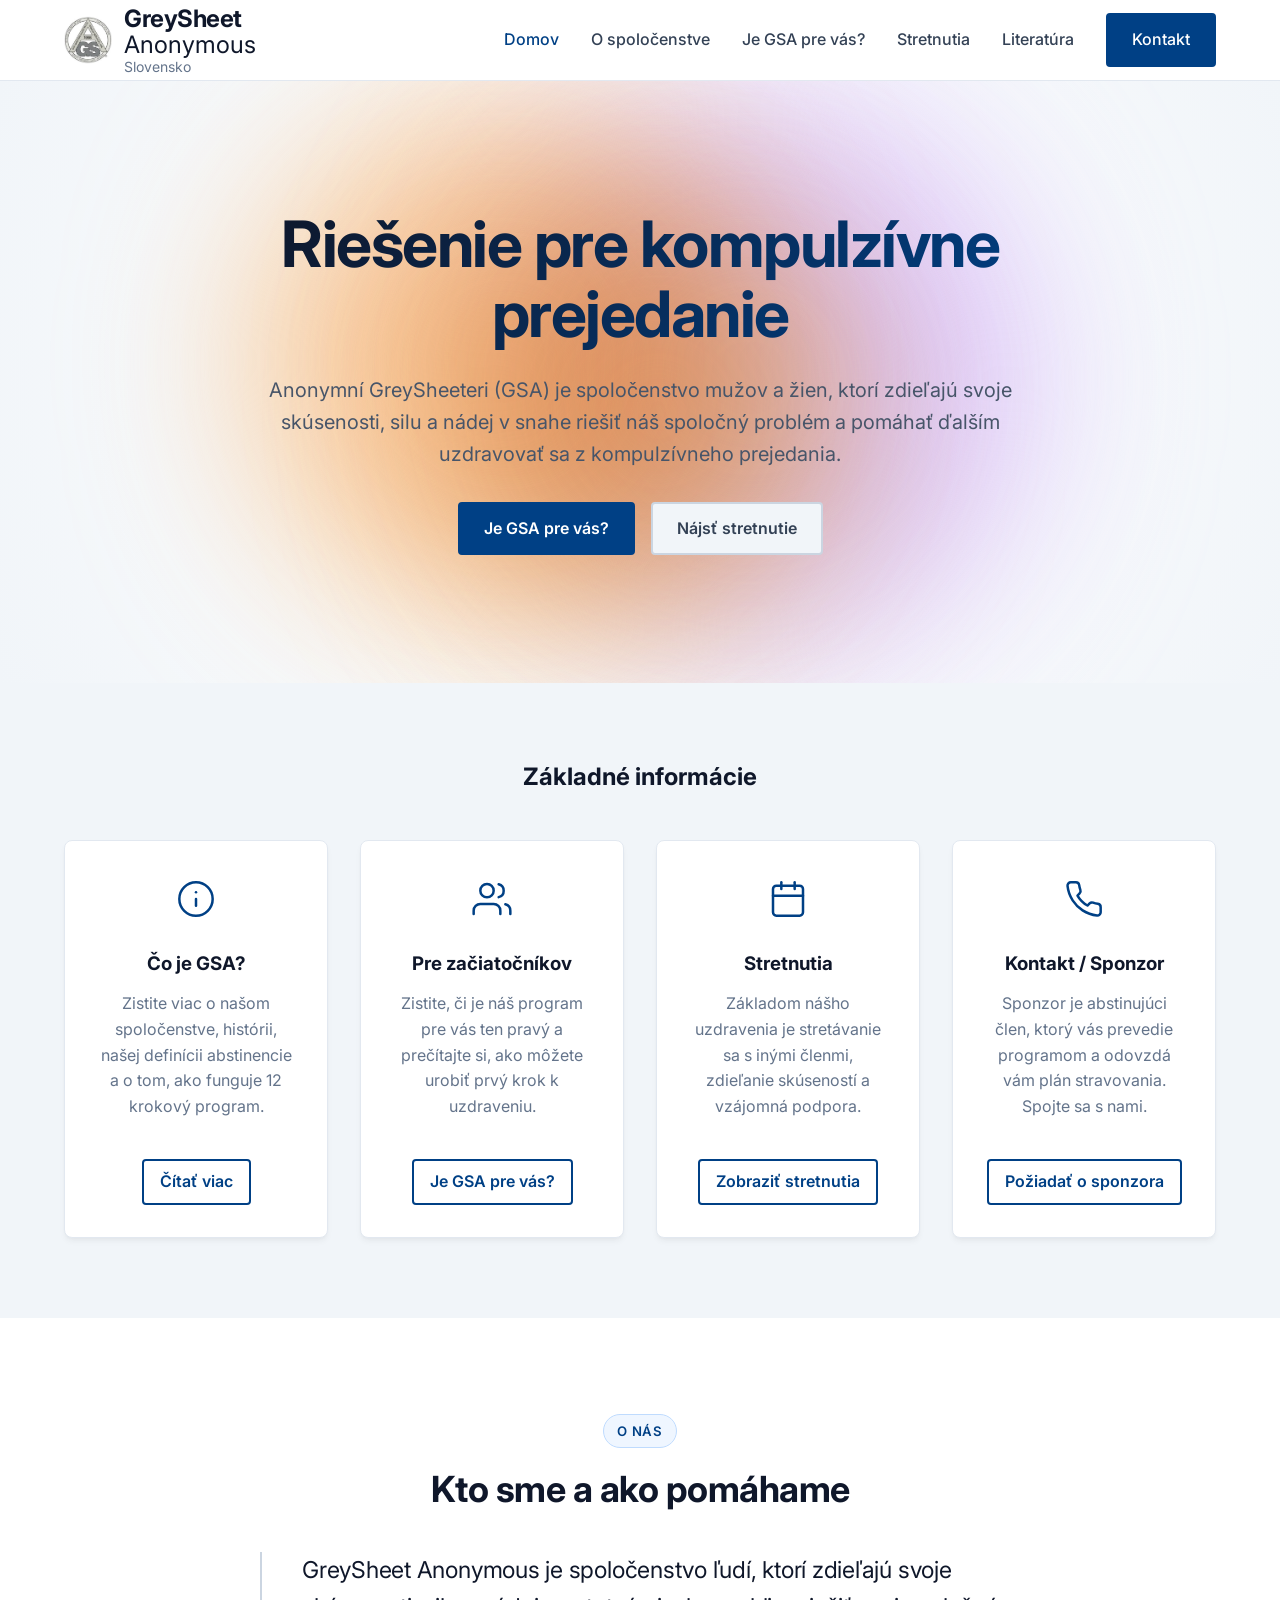
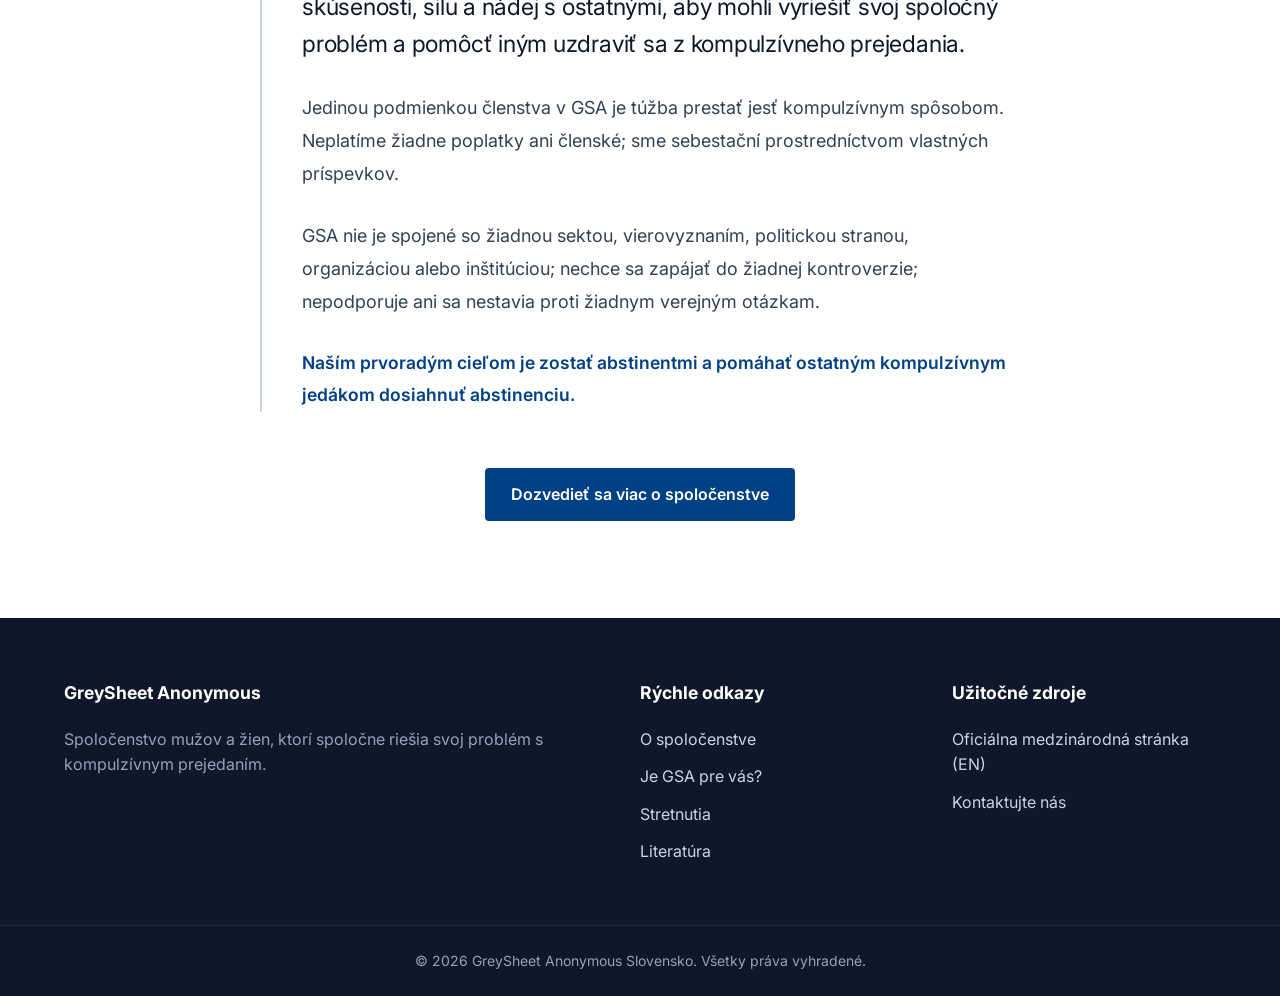
==== commit 951a1903: "Optimize SEO and update organization name to GreySheet" ====
--- a/index.html
+++ b/index.html
@@ -2,8 +2,16 @@
 <html lang="sk"><head>
     <meta charset="UTF-8">
     <meta name="viewport" content="width=device-width, initial-scale=1.0">
-    <title>GreySheeters Anonymous Slovensko</title>
+    <title>GreySheet Anonymous Slovensko | Kompulzívne prejedanie a abstinencia</title>
     <meta name="description" content="Anonymní GreySheeteri (GSA) je spoločenstvo mužov a žien, ktorí zdieľajú svoje skúsenosti, silu a nádej v snahe riešiť náš spoločný problém - kompulzívne prejedanie.">
+    <meta name="keywords" content="GreySheet Anonymous, GSA, Slovensko, kompulzívne prejedanie, poruchy príjmu potravy, abstinencia, 12 krokov, jedlo, podpora, závislosť na jedle">
+    <meta name="robots" content="index, follow">
+    <meta property="og:title" content="GreySheet Anonymous Slovensko">
+    <meta property="og:description" content="Anonymní GreySheeteri (GSA) je spoločenstvo, kde zdieľame skúsenosti, silu a nádej na riešenie kompulzívneho prejedania.">
+    <meta property="og:type" content="website">
+    <meta property="og:url" content="https://greysheet.sk/">
+    <meta property="og:image" content="https://greysheet.sk/images/GSA_Horizontal_logo.png">
+    <link rel="canonical" href="https://greysheet.sk/">
 
     <!-- Google Fonts: Inter -->
     <link rel="preconnect" href="https://fonts.googleapis.com">
@@ -22,9 +30,9 @@
     <header class="header">
         <div class="container header-container">
             <a href="index.html" class="logo">
-                <img src="images/images (6).jpg" alt="GreySheeters Anonymous Slovensko Logo" class="logo-img">
+                <img src="images/images (6).jpg" alt="GreySheet Anonymous Slovensko Logo" class="logo-img">
                 <div class="logo-text">
-                    <span class="logo-bold" data-cms-id="global_logo_1">GreySheeters</span> <span data-cms-id="global_logo_2">Anonymous</span>
+                    <span class="logo-bold" data-cms-id="global_logo_1">GreySheet</span> <span data-cms-id="global_logo_2">Anonymous</span>
                     <span class="logo-sub" data-cms-id="global_logo_3">Slovensko</span>
                 </div>
             </a>
@@ -138,7 +146,7 @@
                 <span class="badge" data-cms-id="home_about_badge">O nás</span>
                 <h2 data-cms-id="home_about_title">Kto sme a ako pomáhame</h2>
                 <div class="preamble-quote">
-                    <p data-cms-id="home_about_p1">GreySheeters Anonymous je spoločenstvo ľudí, ktorí zdieľajú svoje skúsenosti, silu a nádej s
+                    <p data-cms-id="home_about_p1">GreySheet Anonymous je spoločenstvo ľudí, ktorí zdieľajú svoje skúsenosti, silu a nádej s
                         ostatnými, aby mohli vyriešiť svoj spoločný problém a pomôcť iným uzdraviť sa z kompulzívneho
                         prejedania.</p>
                     <p data-cms-id="home_about_p2">Jedinou podmienkou členstva v GSA je túžba prestať jesť kompulzívnym spôsobom. Neplatíme žiadne
@@ -160,7 +168,7 @@
     <footer class="footer">
         <div class="container footer-grid">
             <div class="footer-col">
-                <h4 data-cms-id="footer_col1_title">GreySheeters Anonymous</h4>
+                <h4 data-cms-id="footer_col1_title">GreySheet Anonymous</h4>
                 <p data-cms-id="footer_col1_desc">Spoločenstvo mužov a žien, ktorí spoločne riešia svoj problém s kompulzívnym prejedaním.</p>
             </div>
             <div class="footer-col">
@@ -183,7 +191,7 @@
         </div>
         <div class="footer-bottom">
             <div class="container">
-                <p>© <span id="year"></span> <span data-cms-id="footer_copyright">GreySheeters Anonymous Slovensko. Všetky práva vyhradené.</span></p>
+                <p>© <span id="year"></span> <span data-cms-id="footer_copyright">GreySheet Anonymous Slovensko. Všetky práva vyhradené.</span></p>
             </div>
         </div>
     </footer>
